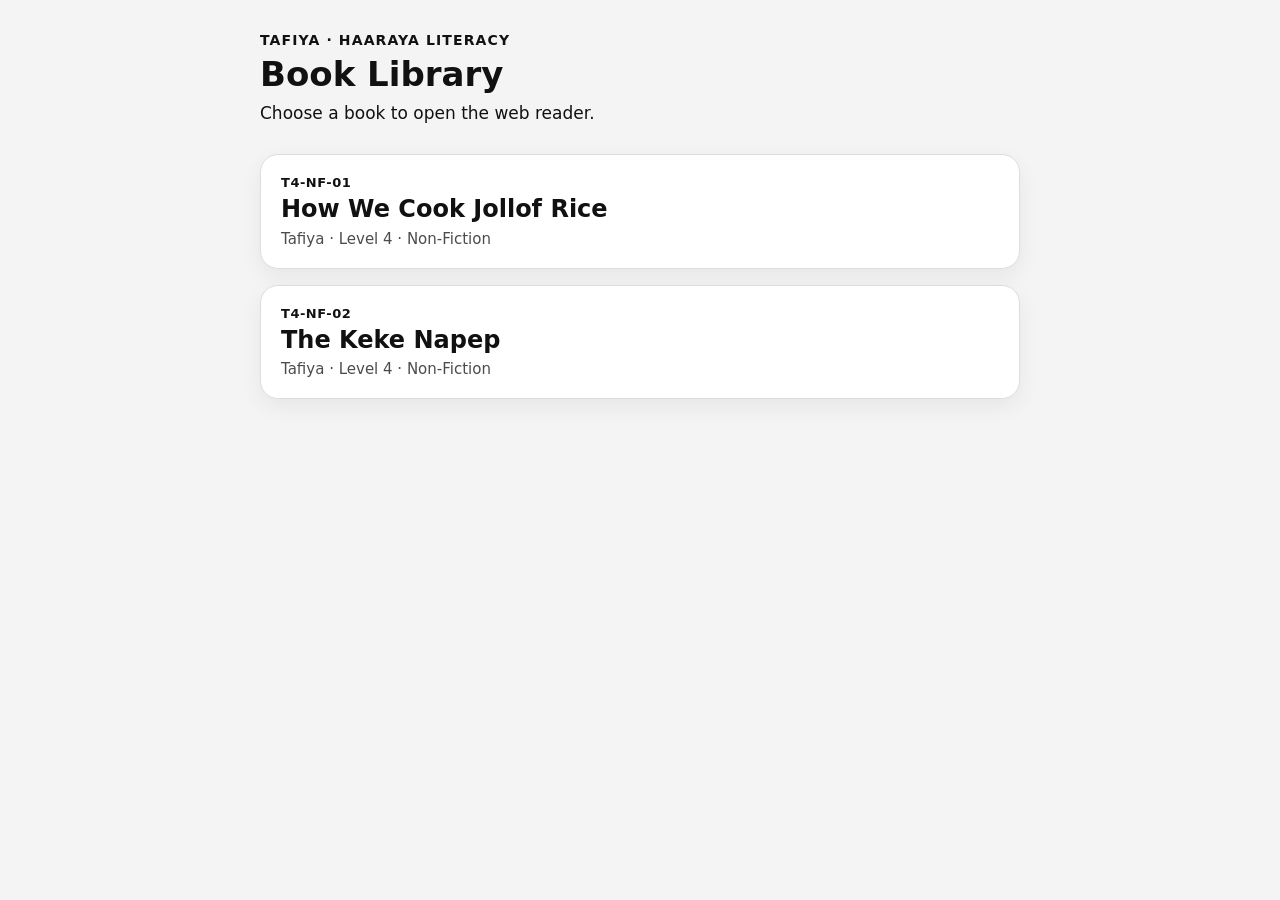
==== library.html @ 81ea8fb8 "Add files via upload Add simple book library page" ====
<!doctype html>
<html lang="en">
<head>
  <meta charset="utf-8">
  <meta name="viewport" content="width=device-width, initial-scale=1">
  <title>Tafiya Web Reader Library</title>
  <style>
    body {
      margin: 0;
      background: #f4f4f4;
      font-family: Andika, system-ui, sans-serif;
      color: #111;
    }

    .library-shell {
      max-width: 760px;
      margin: 0 auto;
      padding: 32px 20px;
    }

    .brand {
      font-size: 14px;
      font-weight: 700;
      letter-spacing: 0.08em;
      text-transform: uppercase;
      margin-bottom: 8px;
    }

    h1 {
      margin: 0 0 8px;
      font-size: 34px;
      line-height: 1.1;
    }

    .intro {
      margin: 0 0 28px;
      font-size: 17px;
      line-height: 1.45;
      max-width: 560px;
    }

    .book-list {
      display: grid;
      gap: 16px;
    }

    .book-card {
      display: block;
      background: #fff;
      border: 1px solid #ddd;
      border-radius: 18px;
      padding: 20px;
      color: inherit;
      text-decoration: none;
      box-shadow: 0 8px 22px rgba(0,0,0,0.06);
    }

    .book-card:hover {
      border-color: #111;
    }

    .book-code {
      font-size: 13px;
      font-weight: 700;
      letter-spacing: 0.04em;
      text-transform: uppercase;
      margin-bottom: 6px;
    }

    .book-title {
      font-size: 24px;
      font-weight: 700;
      line-height: 1.15;
      margin-bottom: 6px;
    }

    .book-meta {
      font-size: 15px;
      opacity: 0.75;
    }
  </style>
</head>

<body>
  <main class="library-shell">
    <div class="brand">Tafiya · Haaraya Literacy</div>
    <h1>Book Library</h1>
    <p class="intro">Choose a book to open the web reader.</p>

    <section class="book-list">
      <a class="book-card" href="index.html?book=T4-NF-01">
        <div class="book-code">T4-NF-01</div>
        <div class="book-title">How We Cook Jollof Rice</div>
        <div class="book-meta">Tafiya · Level 4 · Non-Fiction</div>
      </a>

      <a class="book-card" href="index.html?book=T4-NF-02">
        <div class="book-code">T4-NF-02</div>
        <div class="book-title">The Keke Napep</div>
        <div class="book-meta">Tafiya · Level 4 · Non-Fiction</div>
      </a>
    </section>
  </main>
</body>
</html>
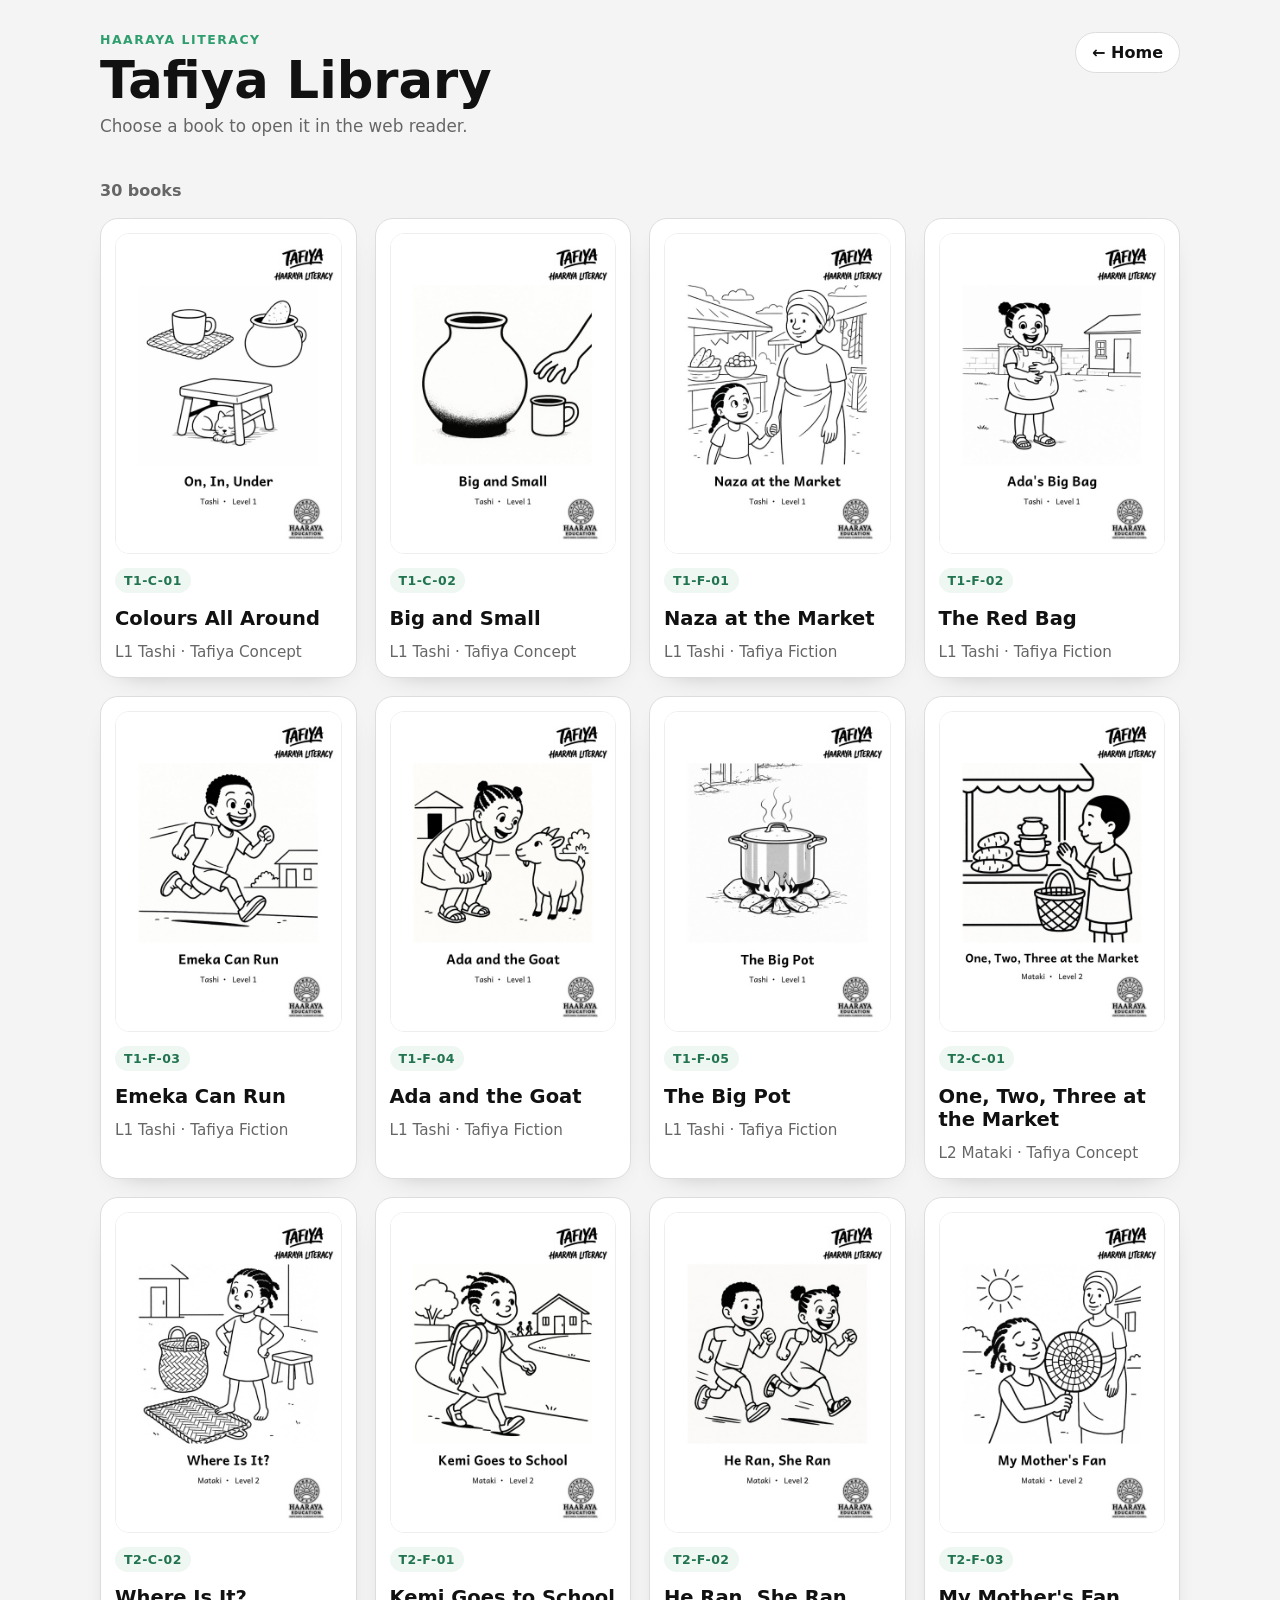
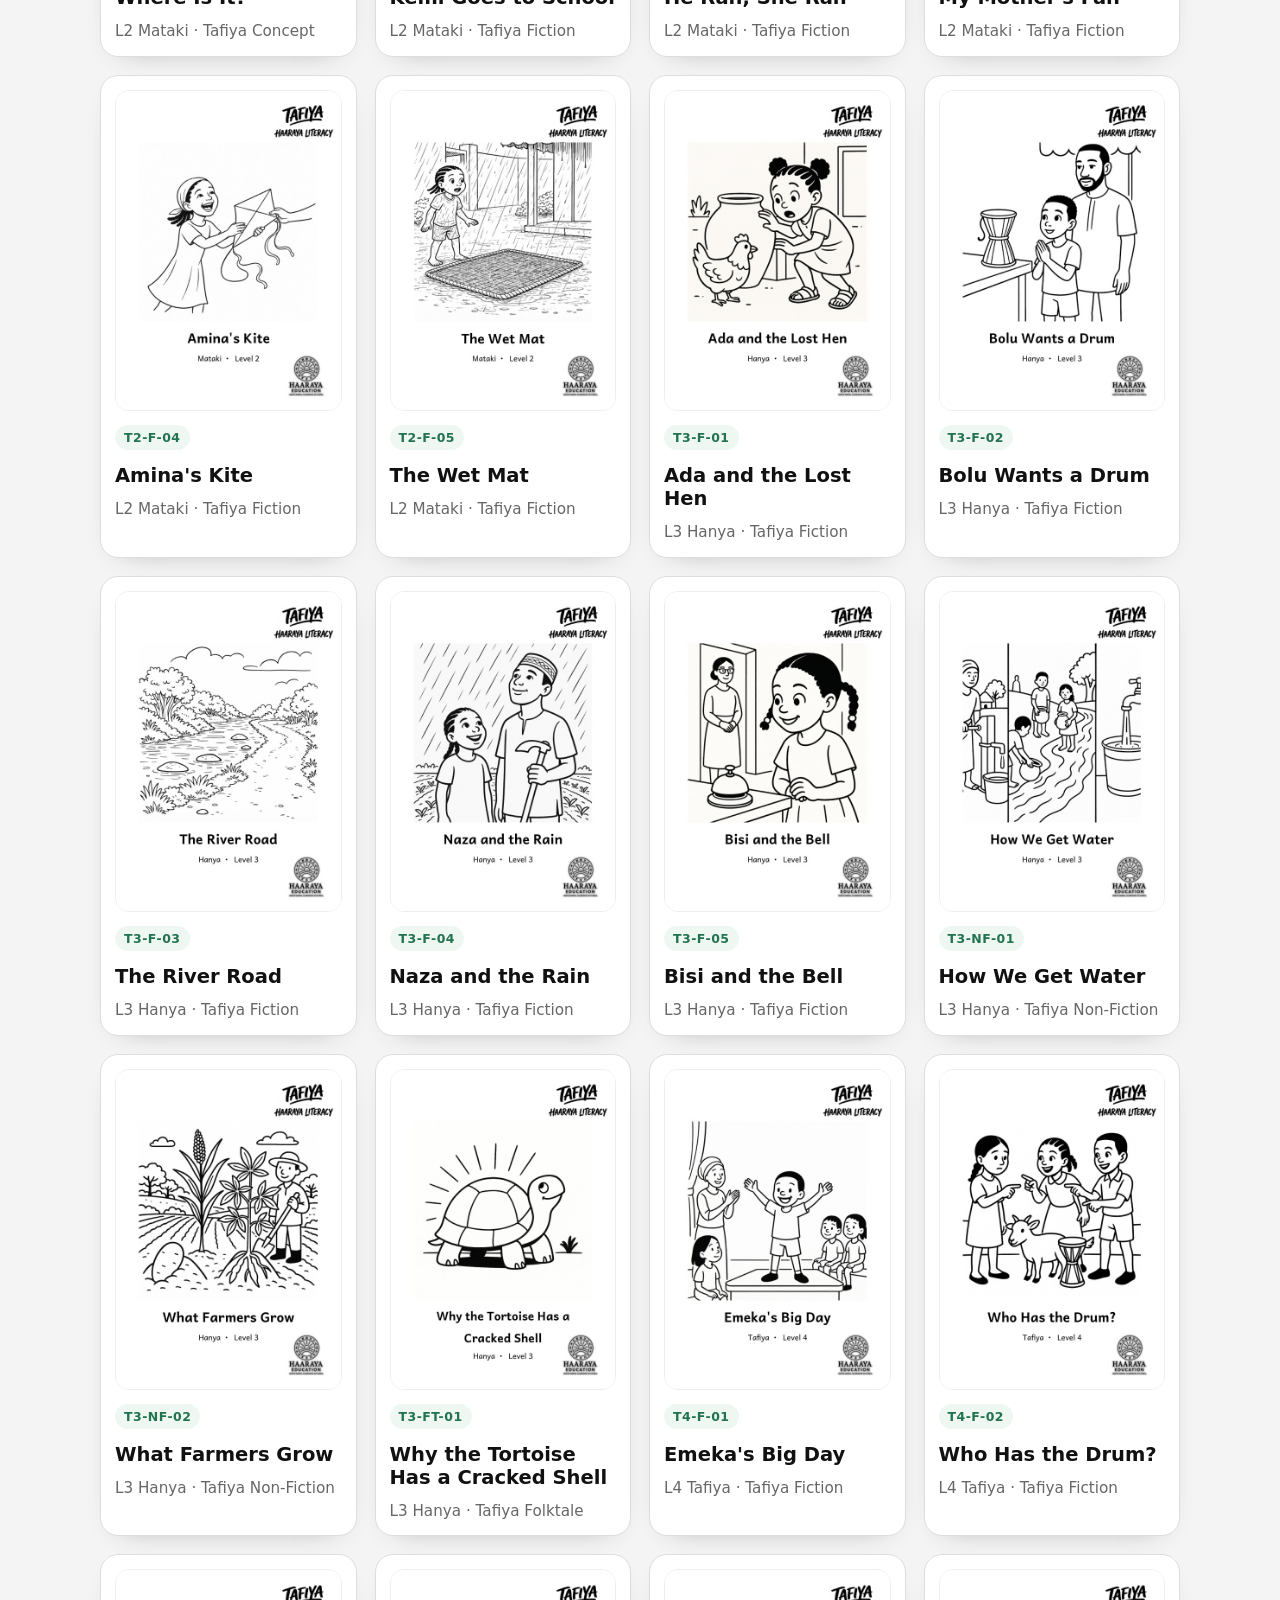
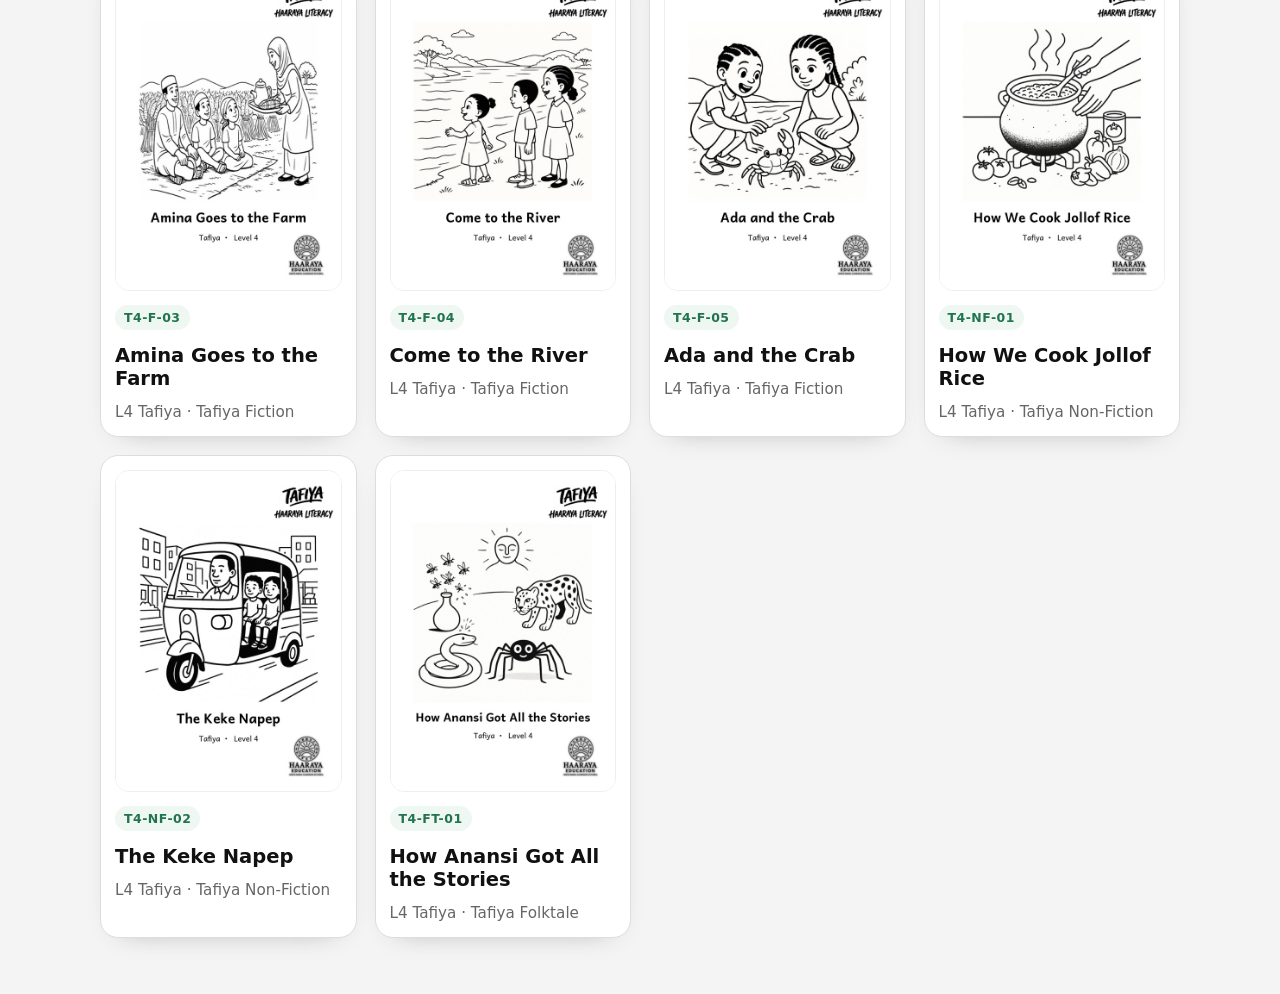
==== commit 3563ed0d: "Add dynamic library thumbnails" ====
--- a/library.html
+++ b/library.html
@@ -4,102 +4,350 @@
   <meta charset="utf-8">
   <meta name="viewport" content="width=device-width, initial-scale=1">
   <title>Tafiya Web Reader Library</title>
+
   <style>
+    :root {
+      --bg: #f4f4f4;
+      --card: #ffffff;
+      --ink: #111111;
+      --muted: #666666;
+      --line: #dddddd;
+      --accent: #2f9e6e;
+    }
+
+    * { box-sizing: border-box; }
+
     body {
       margin: 0;
-      background: #f4f4f4;
-      font-family: Andika, system-ui, sans-serif;
-      color: #111;
-    }
-
-    .library-shell {
-      max-width: 760px;
+      background: var(--bg);
+      color: var(--ink);
+      font-family: system-ui, -apple-system, BlinkMacSystemFont, "Segoe UI", sans-serif;
+    }
+
+    .page {
+      max-width: 1120px;
       margin: 0 auto;
-      padding: 32px 20px;
-    }
-
-    .brand {
-      font-size: 14px;
+      padding: 32px 20px 56px;
+    }
+
+    .top {
+      display: flex;
+      align-items: flex-start;
+      justify-content: space-between;
+      gap: 20px;
+      margin-bottom: 28px;
+    }
+
+    .eyebrow {
+      font-size: 0.78rem;
       font-weight: 700;
-      letter-spacing: 0.08em;
+      letter-spacing: 0.12em;
       text-transform: uppercase;
+      color: var(--accent);
       margin-bottom: 8px;
     }
 
     h1 {
-      margin: 0 0 8px;
-      font-size: 34px;
-      line-height: 1.1;
-    }
-
-    .intro {
-      margin: 0 0 28px;
-      font-size: 17px;
-      line-height: 1.45;
-      max-width: 560px;
+      margin: 0;
+      font-size: clamp(2rem, 4vw, 3.4rem);
+      line-height: 1;
+    }
+
+    .subtitle {
+      margin-top: 10px;
+      color: var(--muted);
+      font-size: 1.05rem;
+    }
+
+    .home-link {
+      flex: 0 0 auto;
+      color: var(--ink);
+      text-decoration: none;
+      border: 1px solid var(--line);
+      background: #fff;
+      border-radius: 999px;
+      padding: 10px 16px;
+      font-weight: 700;
+    }
+
+    .status {
+      background: #fff;
+      border: 1px solid var(--line);
+      border-radius: 16px;
+      padding: 18px;
+      color: var(--muted);
+      font-weight: 600;
+    }
+
+    .book-count {
+      margin: 0 0 18px;
+      color: var(--muted);
+      font-weight: 700;
     }
 
     .book-list {
       display: grid;
-      gap: 16px;
+      grid-template-columns: repeat(auto-fill, minmax(230px, 1fr));
+      gap: 18px;
     }
 
     .book-card {
       display: block;
-      background: #fff;
-      border: 1px solid #ddd;
+      text-decoration: none;
+      color: inherit;
+      background: var(--card);
+      border: 1px solid var(--line);
       border-radius: 18px;
-      padding: 20px;
-      color: inherit;
-      text-decoration: none;
-      box-shadow: 0 8px 22px rgba(0,0,0,0.06);
+      padding: 14px;
+      min-height: 150px;
+      box-shadow: 0 10px 28px -22px rgba(0,0,0,0.45);
+      transition: transform 0.15s ease, border-color 0.15s ease, box-shadow 0.15s ease;
+      overflow: hidden;
     }
 
     .book-card:hover {
-      border-color: #111;
+      transform: translateY(-2px);
+      border-color: #bbbbbb;
+      box-shadow: 0 16px 32px -24px rgba(0,0,0,0.55);
+    }
+
+    .thumb-wrap {
+      width: 100%;
+      aspect-ratio: 148 / 210;
+      background: #f7f7f7;
+      border: 1px solid #eeeeee;
+      border-radius: 14px;
+      margin-bottom: 14px;
+      display: flex;
+      align-items: center;
+      justify-content: center;
+      overflow: hidden;
+    }
+
+    .thumb-wrap.is-hidden {
+      display: none;
+    }
+
+    .book-thumb {
+      width: 100%;
+      height: 100%;
+      object-fit: contain;
+      display: block;
+      background: #ffffff;
     }
 
     .book-code {
-      font-size: 13px;
-      font-weight: 700;
+      display: inline-flex;
+      align-items: center;
+      border-radius: 999px;
+      background: #eef7f2;
+      color: #22734f;
+      font-weight: 800;
+      font-size: 0.78rem;
       letter-spacing: 0.04em;
-      text-transform: uppercase;
-      margin-bottom: 6px;
+      padding: 5px 9px;
+      margin-bottom: 14px;
     }
 
     .book-title {
-      font-size: 24px;
-      font-weight: 700;
-      line-height: 1.15;
-      margin-bottom: 6px;
+      font-size: 1.22rem;
+      font-weight: 800;
+      line-height: 1.18;
+      margin-bottom: 12px;
     }
 
     .book-meta {
-      font-size: 15px;
-      opacity: 0.75;
+      color: var(--muted);
+      font-size: 0.95rem;
+      line-height: 1.35;
+    }
+
+    @media (max-width: 640px) {
+      .top {
+        flex-direction: column;
+      }
+
+      .home-link {
+        align-self: flex-start;
+      }
     }
   </style>
 </head>
 
 <body>
-  <main class="library-shell">
-    <div class="brand">Tafiya · Haaraya Literacy</div>
-    <h1>Book Library</h1>
-    <p class="intro">Choose a book to open the web reader.</p>
-
-    <section class="book-list">
-      <a class="book-card" href="index.html?book=T4-NF-01">
-        <div class="book-code">T4-NF-01</div>
-        <div class="book-title">How We Cook Jollof Rice</div>
-        <div class="book-meta">Tafiya · Level 4 · Non-Fiction</div>
-      </a>
-
-      <a class="book-card" href="index.html?book=T4-NF-02">
-        <div class="book-code">T4-NF-02</div>
-        <div class="book-title">The Keke Napep</div>
-        <div class="book-meta">Tafiya · Level 4 · Non-Fiction</div>
-      </a>
+  <main class="page">
+    <header class="top">
+      <div>
+        <div class="eyebrow">Haaraya Literacy</div>
+        <h1>Tafiya Library</h1>
+        <p class="subtitle">Choose a book to open it in the web reader.</p>
+      </div>
+
+      <a class="home-link" href="index.html">← Home</a>
+    </header>
+
+    <p id="bookCount" class="book-count"></p>
+
+    <section id="bookList" class="book-list">
+      <div class="status">Loading books…</div>
     </section>
   </main>
+
+  <script>
+    const THUMBNAIL_ROOT = "thumbnails/covers";
+
+    const bookList = document.getElementById("bookList");
+    const bookCount = document.getElementById("bookCount");
+
+    function text(value) {
+      if (value === null || value === undefined) return "";
+      return String(value).trim();
+    }
+
+    function escapeHtml(value) {
+      return text(value)
+        .replaceAll("&", "&amp;")
+        .replaceAll("<", "&lt;")
+        .replaceAll(">", "&gt;")
+        .replaceAll('"', "&quot;")
+        .replaceAll("'", "&#039;");
+    }
+
+    function normalizeBooks(payload) {
+      if (Array.isArray(payload)) return payload;
+      if (payload && Array.isArray(payload.books)) return payload.books;
+      return [];
+    }
+
+    function levelNumber(book) {
+      const raw = text(book.level);
+      const match = raw.match(/\d+/);
+      return match ? Number(match[0]) : 999;
+    }
+
+    function bookTypeOrder(book) {
+      const type = text(book.book_type).toLowerCase();
+
+      if (type.includes("concept")) return 1;
+      if (type.includes("fiction")) return 2;
+      if (type.includes("folktale")) return 3;
+      if (type.includes("non")) return 4;
+
+      return 9;
+    }
+
+    function bookCode(book) {
+      return text(book.book_code || book.code);
+    }
+
+    function bookHref(book) {
+      const code = encodeURIComponent(bookCode(book));
+      return `reader/index.html?book=${code}`;
+    }
+
+    function safeFileTitle(title) {
+      return text(title)
+        .replace(/[\\/:*?"<>|]/g, "")
+        .replace(/\s+/g, "_")
+        .replace(/_+/g, "_")
+        .replace(/^_+|_+$/g, "");
+    }
+
+    function thumbnailPath(book) {
+      const explicit = text(book.thumbnail_image_path);
+      if (explicit) return explicit;
+
+      const code = bookCode(book);
+      const title = safeFileTitle(book.title);
+
+      if (!code || !title) return "";
+
+      const file = `${code}_${title}_fc.jpg`;
+      return `${THUMBNAIL_ROOT}/${encodeURIComponent(file)}`;
+    }
+
+    function metaLabel(book) {
+      const level = levelNumber(book);
+      const levelName = text(book.tafiya_name || book.level_name);
+      const strand = text(book.strand) || "Tafiya";
+      const type = text(book.book_type);
+
+      const left = level !== 999
+        ? `L${level}${levelName ? " " + levelName : ""}`
+        : levelName;
+
+      const right = [strand, type].filter(Boolean).join(" ");
+
+      return [left, right].filter(Boolean).join(" · ");
+    }
+
+    function renderBooks(books) {
+      const cleanBooks = books
+        .filter((book) => bookCode(book))
+        .sort((a, b) => {
+          const levelDiff = levelNumber(a) - levelNumber(b);
+          if (levelDiff) return levelDiff;
+
+          const typeDiff = bookTypeOrder(a) - bookTypeOrder(b);
+          if (typeDiff) return typeDiff;
+
+          return bookCode(a).localeCompare(bookCode(b));
+        });
+
+      bookCount.textContent = `${cleanBooks.length} books`;
+
+      if (!cleanBooks.length) {
+        bookList.innerHTML = '<div class="status">No books found in books.json.</div>';
+        return;
+      }
+
+      bookList.innerHTML = cleanBooks.map((book, index) => {
+        const code = bookCode(book);
+        const title = text(book.title) || code;
+        const thumb = thumbnailPath(book);
+        const meta = metaLabel(book);
+
+        return `
+          <a class="book-card" href="${bookHref(book)}">
+            <div class="thumb-wrap">
+              <img
+                class="book-thumb"
+                src="${escapeHtml(thumb)}"
+                alt=""
+                loading="${index < 6 ? "eager" : "lazy"}"
+                onerror="this.closest('.thumb-wrap').classList.add('is-hidden')"
+              >
+            </div>
+            <div class="book-code">${escapeHtml(code)}</div>
+            <div class="book-title">${escapeHtml(title)}</div>
+            <div class="book-meta">${escapeHtml(meta)}</div>
+          </a>
+        `;
+      }).join("");
+    }
+
+    async function boot() {
+      try {
+        const response = await fetch("books.json", { cache: "no-store" });
+
+        if (!response.ok) {
+          throw new Error(`Could not load books.json: ${response.status}`);
+        }
+
+        const payload = await response.json();
+        renderBooks(normalizeBooks(payload));
+      } catch (error) {
+        console.error("[Tafiya Library]", error);
+        bookCount.textContent = "";
+        bookList.innerHTML = `
+          <div class="status">
+            Could not load the library. Check that books.json exists beside library.html.
+          </div>
+        `;
+      }
+    }
+
+    boot();
+  </script>
 </body>
 </html>
